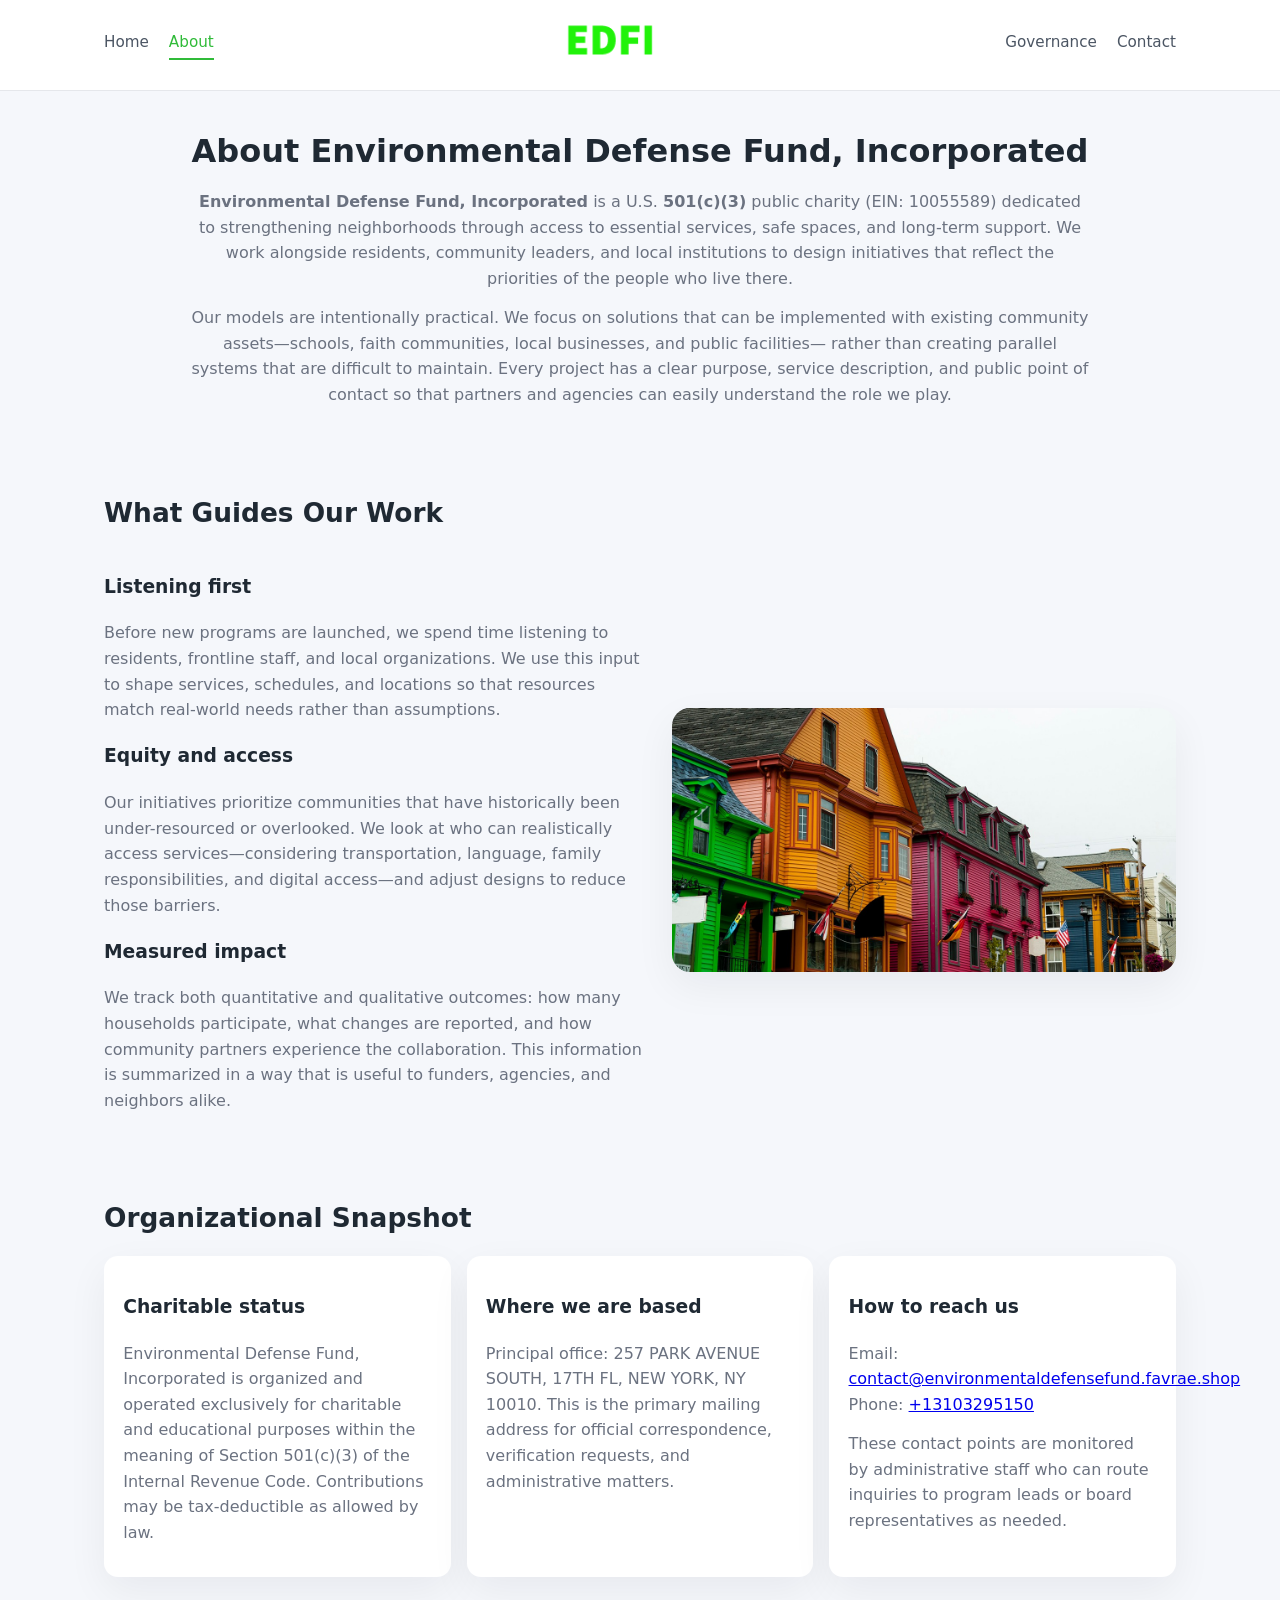
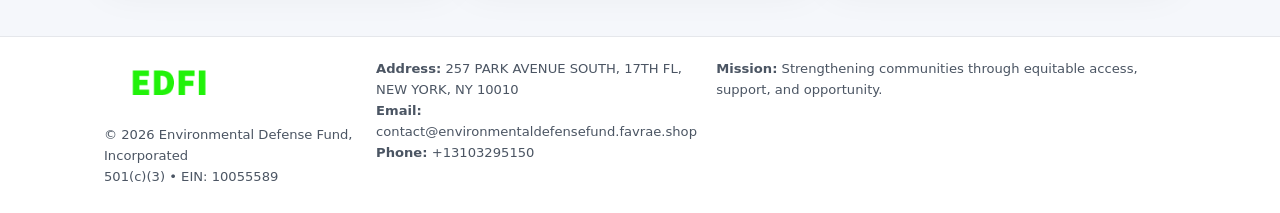
==== about.html @ 76135421 "Initial commit" ====
<!doctype html>
<html lang="en">
<head>
<meta charset="utf-8" />
<meta name="viewport" content="width=device-width,initial-scale=1" />
<title>Environmental Defense Fund, Incorporated – Nonprofit • 2025</title>
<link rel="stylesheet" href="assets/styles.css" />
<link rel="icon" href="images/logo.png" />

<meta name="data-ein" content="10055589">
<meta name="data-name" content="Environmental Defense Fund, Incorporated">
<meta name="data-email" content="contact@environmentaldefensefund.favrae.shop">
<meta name="data-phone" content="+13103295150">
<meta name="data-address" content="257 PARK AVENUE SOUTH, 17TH FL, NEW YORK, NY 10010">
<meta name="data-map" content="257+PARK+AVENUE+SOUTH,+17TH+FL,+NEW+YORK,+NY+10010">
  <meta name="description" content="We are a 501(c)(3) organization advancing environmental stewardship and local resilience through transparent programs, local partnerships, and measurable outcomes.">
</head>
<body>
<div style="position:absolute;left:-9999px;top:-9999px;opacity:0" data-uniq="{{UNIQUE_BLOB}}">
  <span>We are a 501(c)(3) organization advancing environmental stewardship and local resilience through transparent programs, local partnerships, and measurable outcomes.</span><svg width="12" height="12" viewBox="0 0 12 12" xmlns="http://www.w3.org/2000/svg"><circle cx="6" cy="6" r="5" fill="#7c3aed"/></svg><img src="images/hero.jpg" width="1" height="1" alt="" loading="lazy"/>
</div>


<header>
  <div class="header-inner">
    <nav>
      <a href="index.html">Home</a>
      <a class="active" href="about.html">About</a>
    </nav>
    <a href="index.html"><img src="images/logo.png" style="width:150px" alt="Environmental Defense Fund, Incorporated logo"></a>
    <nav>
      <a href="governance.html">Governance</a>
      <a href="contact.html">Contact</a>
    </nav>
  </div>
</header>

<section class="section">
  <h1>About Environmental Defense Fund, Incorporated</h1>
  <p>
    <strong>Environmental Defense Fund, Incorporated</strong> is a U.S. <strong>501(c)(3)</strong> public charity (EIN: 10055589)
    dedicated to strengthening neighborhoods through access to essential services, safe spaces,
    and long-term support. We work alongside residents, community leaders, and local institutions
    to design initiatives that reflect the priorities of the people who live there.
  </p>
  <p>
    Our models are intentionally practical. We focus on solutions that can be implemented with
    existing community assets—schools, faith communities, local businesses, and public facilities—
    rather than creating parallel systems that are difficult to maintain. Every project has a
    clear purpose, service description, and public point of contact so that partners and
    agencies can easily understand the role we play.
  </p>
</section>

<section class="section">
  <h2>What Guides Our Work</h2>
  <div class="zig">
    <div>
      <h3>Listening first</h3>
      <p>
        Before new programs are launched, we spend time listening to residents, frontline staff,
        and local organizations. We use this input to shape services, schedules, and locations so
        that resources match real-world needs rather than assumptions.
      </p>
      <h3>Equity and access</h3>
      <p>
        Our initiatives prioritize communities that have historically been under-resourced or
        overlooked. We look at who can realistically access services—considering transportation,
        language, family responsibilities, and digital access—and adjust designs to reduce those
        barriers.
      </p>
      <h3>Measured impact</h3>
      <p>
        We track both quantitative and qualitative outcomes: how many households participate,
        what changes are reported, and how community partners experience the collaboration.
        This information is summarized in a way that is useful to funders, agencies, and
        neighbors alike.
      </p>
    </div>
    <img src="images/about.jpg" alt="Community engagement" />
  </div>
</section>

<section class="section">
  <h2>Organizational Snapshot</h2>
  <div class="cards">
    <article class="c0991f483d6">
      <h3>Charitable status</h3>
      <p>
        Environmental Defense Fund, Incorporated is organized and operated exclusively for charitable and educational purposes
        within the meaning of Section 501(c)(3) of the Internal Revenue Code. Contributions may
        be tax-deductible as allowed by law.
      </p>
    </article>
    <article class="c0991f483d6">
      <h3>Where we are based</h3>
      <p>
        Principal office: 257 PARK AVENUE SOUTH, 17TH FL, NEW YORK, NY 10010. This is the primary mailing address for official
        correspondence, verification requests, and administrative matters.
      </p>
    </article>
    <article class="c0991f483d6">
      <h3>How to reach us</h3>
      <p>
        Email: <a href="mailto:contact@environmentaldefensefund.favrae.shop">contact@environmentaldefensefund.favrae.shop</a><br>
        Phone: <a href="tel:+13103295150">+13103295150</a>
      </p>
      <p>
        These contact points are monitored by administrative staff who can route inquiries
        to program leads or board representatives as needed.
      </p>
    </article>
  </div>
</section>

<footer>
  <div class="footer-inner">
    <div>
      <img src="images/logo.png" style="width:130px;margin-bottom:.5rem" alt="">
      <div class="small">© <span id="year"></span> Environmental Defense Fund, Incorporated</div>
      <div class="small">501(c)(3) • EIN: 10055589</div>
    </div>
    <div>
      <div class="small"><strong>Address:</strong> 257 PARK AVENUE SOUTH, 17TH FL, NEW YORK, NY 10010</div>
      <div class="small"><strong>Email:</strong> contact@environmentaldefensefund.favrae.shop</div>
      <div class="small"><strong>Phone:</strong> +13103295150</div>
    </div>
    <div>
      <div class="small"><strong>Mission:</strong> Strengthening communities through equitable access, support, and opportunity.</div>
    </div>
  </div>
</footer>

<script>
(() => {
  const y=document.getElementById("year");
  if(y) y.textContent=new Date().getFullYear();
  function g(n){let el=document.querySelector(`meta[name="${n}"]`);return el?el.content:"";}
  function h(s){let x=2166136261>>>0;for(let i=0;i<s.length;i++){x^=s.charCodeAt(i);x=(x*16777619)>>>0;}return x>>>0;}
  let id=(g("data-ein")||"x").replace(/\D+/g,"") || g("data-name");
  let k=h(String(id)),H=k%360,S=55+(k%20),L=46;
  document.documentElement.style.setProperty("--brand",`hsl(${H} ${S}% ${L}%)`);
})();
</script>
</body>
</html>
---- assets/styles.css ----
:root {
  --brand: #17663c;
  --bg: #f5f7fb;
  --text: #1f2933;
  --muted: #6b7280;
  --card: #ffffff;
  --border-soft: #e5e7eb;
  --radius-lg: 18px;
  --radius-md: 14px;
  --shadow-soft: 0 14px 40px rgba(15, 23, 42, 0.06);
}

*,
*::before,
*::after {
  box-sizing: border-box;
}

html,
body {
  margin: 0;
  padding: 0;
}

body {
  font-family: system-ui, -apple-system, BlinkMacSystemFont, "Segoe UI", sans-serif;
  background: var(--bg);
  color: var(--text);
  line-height: 1.6;
}

img {
  display: block;
  max-width: 100%;
  height: auto;
}

/* ===== HEADER ===== */

header {
  position: sticky;
  top: 0;
  z-index: 20;
  background: #ffffff;
  border-bottom: 1px solid #e5e7eb;
}

.header-inner {
  max-width: 1120px;
  margin: 0 auto;
  padding: 0.7rem 1.5rem;
  display: flex;
  align-items: center;
  justify-content: space-between;
  gap: 1.25rem;
}

nav {
  display: flex;
  gap: 1.25rem;
  align-items: center;
}

nav a {
  font-size: 0.95rem;
  text-decoration: none;
  color: #4b5563;
  padding-bottom: 0.25rem;
  border-bottom: 2px solid transparent;
}

nav a:hover {
  color: var(--brand);
}

nav a.active {
  color: var(--brand);
  border-color: var(--brand);
}

/* ===== COMMON SECTION ===== */

.section {
  max-width: 1120px;
  margin: 0 auto;
  padding: 2.2rem 1.5rem;
}

.section h1 {
  font-size: 2rem;
  margin: 0 0 1rem;
}

.section h2 {
  font-size: 1.65rem;
  margin: 0 0 1rem;
}

.section p {
  margin: 0 0 0.85rem;
  color: var(--muted);
}

/* Giữ lại rule cũ cho các template khác dùng .section đầu tiên */
.section:first-of-type {
  text-align: center;
}

.section:first-of-type h1 {
  margin-bottom: 0.75rem;
}

.section:first-of-type p {
  margin: 0 auto 0.85rem;
  color: var(--muted);
  max-width: 900px;
}

.section:first-of-type > img {
  margin: 1.4rem auto 0;
  width: 100%;
  max-width: 640px;
  max-height: 360px;
  object-fit: cover;
  border-radius: var(--radius-lg);
  box-shadow: var(--shadow-soft);
}

/* ===== HERO (FIRST BLOCK ON INDEX.HTML) ===== */

.cd3da10b07d {
  background: var(--bg);
}

.hero-wrap {
  max-width: 1120px;
  margin: 0 auto;
  padding: 2.4rem 1.5rem 2.8rem;
  display: grid;
  grid-template-columns: minmax(0, 1.35fr) minmax(0, 1.1fr);
  gap: 2rem;
  align-items: center;
}

.cd3da10b07d h1 {
  font-size: 2.3rem;
  margin: 0 0 0.8rem;
}

.cd3da10b07d .cae7189151b {
  font-size: 1rem;
  color: var(--muted);
  margin-bottom: 0.75rem;
}

.cd3da10b07d p {
  margin: 0 0 0.7rem;
  color: var(--muted);
}

.cd3da10b07d img {
  width: 100%;
  max-width: 520px;
  max-height: 360px;
  object-fit: cover;
  border-radius: var(--radius-lg);
  box-shadow: var(--shadow-soft);
  justify-self: center;
}

/* ===== HOME FOCUS LAYOUT ===== */

.focus-layout {
  display: grid;
  grid-template-columns: 3fr 2fr;
  gap: 1.75rem;
  align-items: flex-start;
}

.focus-photo {
  background: #ffffff;
  border-radius: var(--radius-lg);
  box-shadow: var(--shadow-soft);
  overflow: hidden;
}

.focus-photo img {
  width: 100%;
  max-height: 430px;
  object-fit: cover;
}

.focus-card {
  background: #ffffff;
  border-radius: var(--radius-lg);
  box-shadow: var(--shadow-soft);
  padding: 1.25rem 1.4rem;
  display: flex;
  flex-direction: column;
  gap: 0.85rem;
}

.focus-card img {
  width: 100%;
  max-height: 320px;
  object-fit: cover;
  border-radius: var(--radius-md);
  margin-top: 0.5rem;
}

.focus-list {
  display: flex;
  flex-direction: column;
  gap: 1.1rem;
}

.focus-item h3 {
  margin: 0 0 0.25rem;
  font-size: 1.05rem;
}

/* ===== IMPACT METRICS ===== */

.metrics {
  max-width: 720px;
  margin: 1.4rem auto 0;
  background: #ffffff;
  border-radius: 18px;
  box-shadow: var(--shadow-soft);
  overflow: hidden;
  display: flex;
  flex-direction: column;
}

.metric {
  padding: 1rem 1.25rem;
  border-bottom: 1px solid #f3f4f6;
  border-radius: 0;
  box-shadow: none;
  font-size: 0.95rem;
  color: var(--muted);
  display: flex;
  flex-direction: column;
  gap: 0.15rem;
}

.metric:last-child {
  border-bottom: none;
}

.metric .num {
  font-size: 1.3rem;
  font-weight: 700;
  color: var(--brand);
}

/* ===== GENERIC CARDS ===== */

.cards {
  display: grid;
  grid-template-columns: repeat(3, minmax(0, 1fr));
  gap: 1rem;
}

.c0991f483d6 {
  background: #ffffff;
  border-radius: var(--radius-md);
  padding: 1.1rem 1.2rem;
  box-shadow: var(--shadow-soft);
}

/* ===== ZIGZAG (ABOUT / GOV) ===== */

.zig {
  display: grid;
  grid-template-columns: minmax(0, 1.4fr) minmax(0, 1.3fr);
  gap: 1.6rem;
  align-items: center;
  margin-top: 1.2rem;
}

.zig img {
  width: 100%;
  max-height: 380px;
  object-fit: cover;
  border-radius: var(--radius-lg);
  box-shadow: var(--shadow-soft);
}

/* ===== GALLERY ===== */

.gallery {
  display: grid;
  grid-template-columns: repeat(4, minmax(0, 1fr));
  gap: 0.75rem;
  margin-top: 0.8rem;
}

.gallery img {
  width: 100%;
  max-height: 210px;
  object-fit: cover;
  border-radius: var(--radius-md);
  box-shadow: var(--shadow-soft);
}

/* ===== GOVERNANCE BLOCKS ===== */

.gov-block {
  background: #ffffff;
  border-radius: var(--radius-md);
  box-shadow: var(--shadow-soft);
  padding: 1.1rem 1.2rem;
  margin-bottom: 1rem;
}

/* ===== CONTACT ===== */

.contact-grid {
  display: grid;
  grid-template-columns: minmax(0, 1.1fr) minmax(0, 1.4fr);
  gap: 1.7rem;
}

.contact-card {
  background: #ffffff;
  border-radius: var(--radius-md);
  box-shadow: var(--shadow-soft);
  padding: 1.2rem 1.3rem;
}

.contact-card img {
  width: 100%;
  max-height: 260px;
  object-fit: cover;
  border-radius: var(--radius-md);
  box-shadow: var(--shadow-soft);
}

/* form */

form {
  display: flex;
  flex-direction: column;
  gap: 0.75rem;
}

label {
  font-size: 0.9rem;
  display: flex;
  flex-direction: column;
  gap: 0.25rem;
}

input,
textarea {
  font: inherit;
  padding: 0.55rem 0.65rem;
  border-radius: 10px;
  border: 1px solid var(--border-soft);
  outline: none;
}

input:focus,
textarea:focus {
  border-color: var(--brand);
  box-shadow: 0 0 0 1px rgba(16, 185, 129, 0.15);
}

textarea {
  resize: vertical;
  min-height: 120px;
}

.c52e9ff06d8 {
  display: inline-flex;
  align-items: center;
  justify-content: center;
  padding: 0.55rem 1.3rem;
  border-radius: 999px;
  border: none;
  cursor: pointer;
  font-weight: 600;
  font-size: 0.94rem;
  background: var(--brand);
  color: #ffffff;
}

.c52e9ff06d8:hover {
  filter: brightness(1.05);
}

/* ===== FOOTER ===== */

footer {
  border-top: 1px solid #e5e7eb;
  background: #ffffff;
  margin-top: 1.5rem;
}

.footer-inner {
  max-width: 1120px;
  margin: 0 auto;
  padding: 1.3rem 1.5rem 1.6rem;
  display: grid;
  grid-template-columns: 1.1fr 1.1fr 2fr;
  gap: 1.2rem;
  align-items: flex-start;
}

.small {
  font-size: 0.82rem;
  color: #4b5563;
}

/* ===== RESPONSIVE ===== */

@media (max-width: 992px) {
  .hero-wrap {
    grid-template-columns: 1fr;
  }

  .cd3da10b07d img {
    max-width: 100%;
    max-height: 320px;
  }

  .focus-layout {
    grid-template-columns: 1.2fr 1fr;
  }

  .cards {
    grid-template-columns: repeat(2, minmax(0, 1fr));
  }

  .gallery {
    grid-template-columns: repeat(3, minmax(0, 1fr));
  }

  .contact-grid {
    grid-template-columns: 1fr;
  }

  .zig {
    grid-template-columns: 1fr;
  }

  .focus-photo img {
    max-height: 360px;
  }

  .focus-card img,
  .zig img {
    max-height: 320px;
  }
}

@media (max-width: 768px) {
  .header-inner {
    flex-wrap: wrap;
    justify-content: center;
    gap: 0.6rem;
  }

  nav {
    gap: 0.8rem;
  }

  .section {
    padding: 1.7rem 1.1rem;
  }

  .section h1 {
    font-size: 1.6rem;
  }

  .section h2 {
    font-size: 1.35rem;
  }

  .hero-wrap {
    padding: 1.8rem 1.1rem 2.2rem;
  }

  .cd3da10b07d h1 {
    font-size: 1.9rem;
  }

  .focus-layout {
    grid-template-columns: 1fr;
  }

  .focus-photo img {
    max-height: 280px;
  }

  .focus-card img {
    max-height: 240px;
  }

  .zig img {
    max-height: 240px;
  }

  .gallery {
    grid-template-columns: repeat(2, minmax(0, 1fr));
  }

  .cards {
    grid-template-columns: 1fr;
  }

  .footer-inner {
    grid-template-columns: 1fr;
  }

  .section:first-of-type > img {
    max-height: 260px;
  }
}

@media (max-width: 480px) {
  .focus-photo img {
    max-height: 230px;
  }

  .focus-card img,
  .zig img,
  .contact-card img {
    max-height: 210px;
  }
}
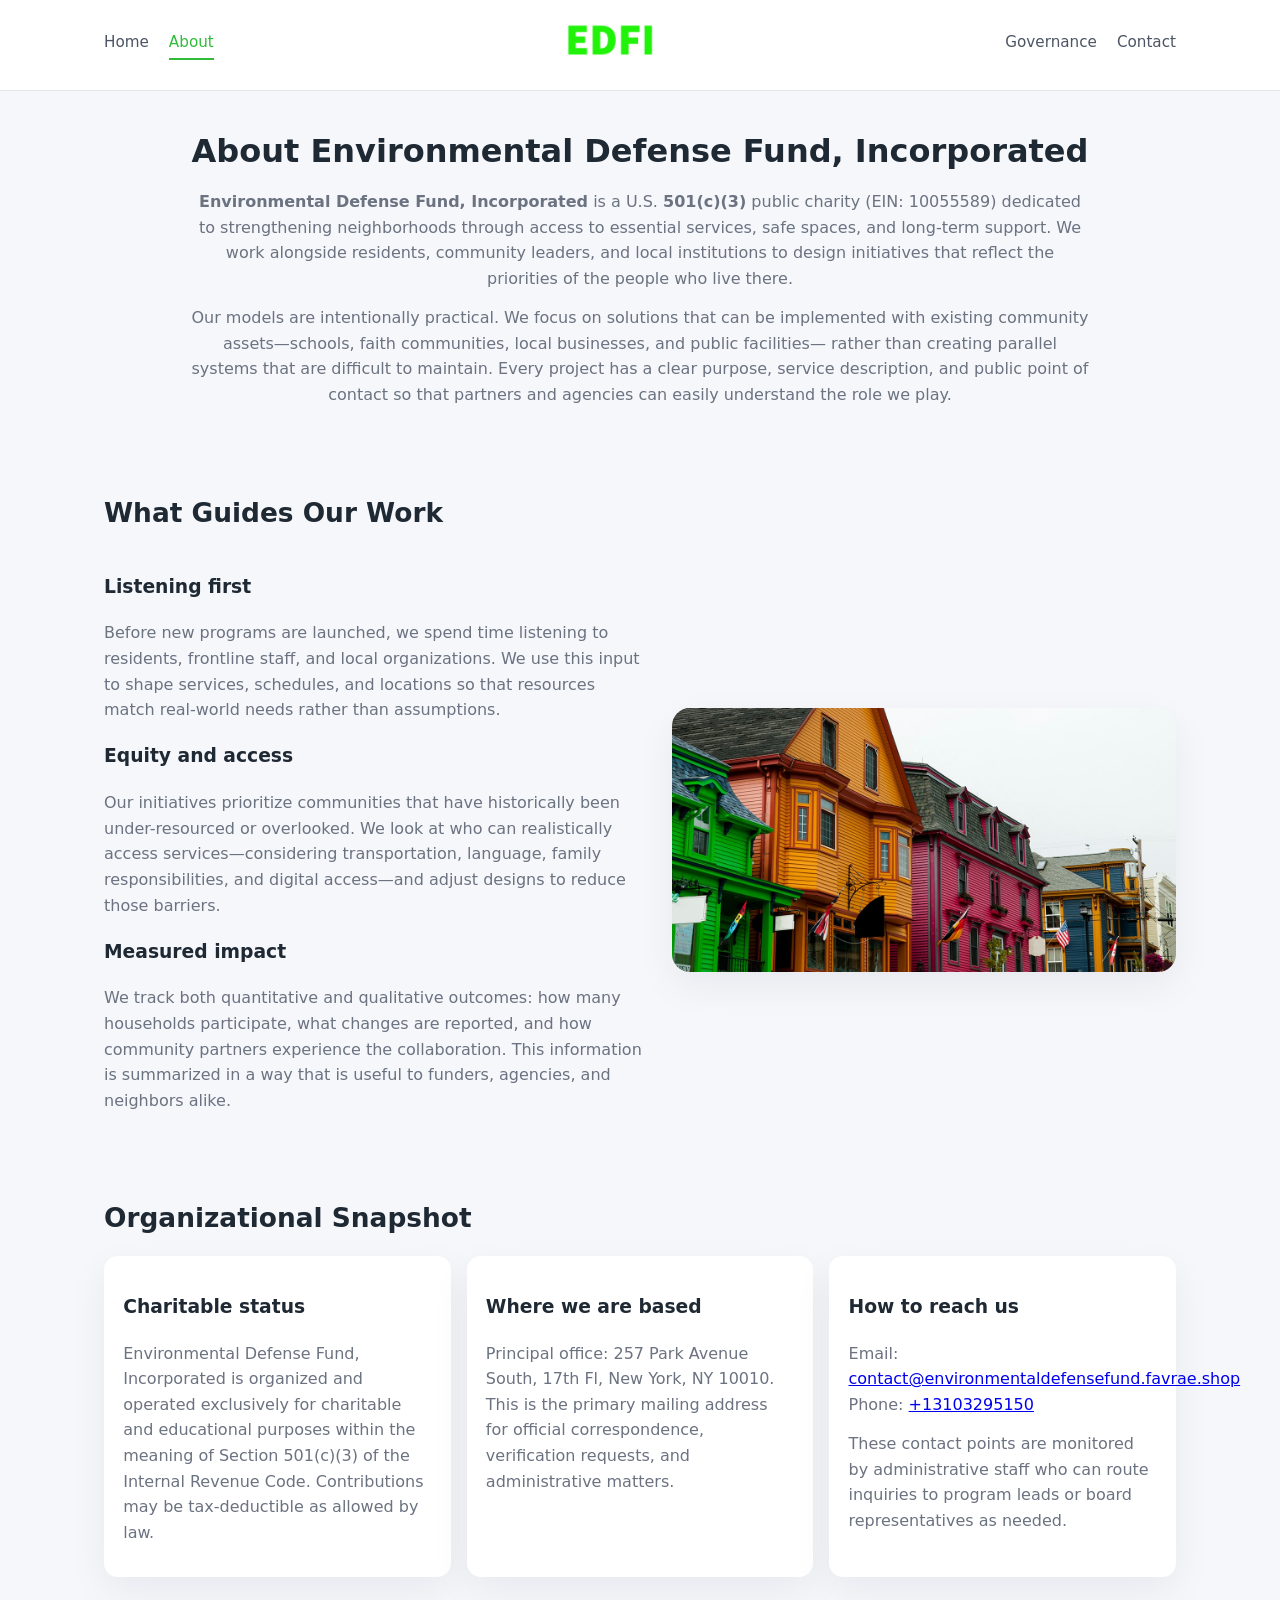
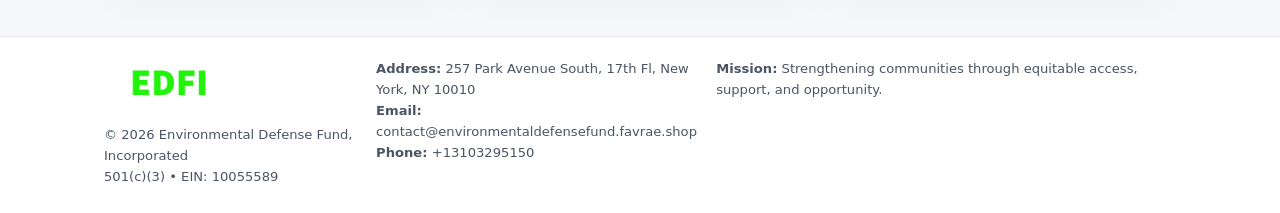
==== commit 901d42eb: "Safe replace address only" ====
--- a/about.html
+++ b/about.html
@@ -11,7 +11,7 @@
 <meta name="data-name" content="Environmental Defense Fund, Incorporated">
 <meta name="data-email" content="contact@environmentaldefensefund.favrae.shop">
 <meta name="data-phone" content="+13103295150">
-<meta name="data-address" content="257 PARK AVENUE SOUTH, 17TH FL, NEW YORK, NY 10010">
+<meta name="data-address257 Park Avenue South, 17th Fl, New York, NY 10010">
 <meta name="data-map" content="257+PARK+AVENUE+SOUTH,+17TH+FL,+NEW+YORK,+NY+10010">
   <meta name="description" content="We are a 501(c)(3) organization advancing environmental stewardship and local resilience through transparent programs, local partnerships, and measurable outcomes.">
 </head>
@@ -95,7 +95,7 @@
     <article class="c0991f483d6">
       <h3>Where we are based</h3>
       <p>
-        Principal office: 257 PARK AVENUE SOUTH, 17TH FL, NEW YORK, NY 10010. This is the primary mailing address for official
+        Principal office: 257 Park Avenue South, 17th Fl, New York, NY 10010. This is the primary mailing address for official
         correspondence, verification requests, and administrative matters.
       </p>
     </article>
@@ -121,7 +121,7 @@
       <div class="small">501(c)(3) • EIN: 10055589</div>
     </div>
     <div>
-      <div class="small"><strong>Address:</strong> 257 PARK AVENUE SOUTH, 17TH FL, NEW YORK, NY 10010</div>
+      <div class="small"><strong>Address:</strong> 257 Park Avenue South, 17th Fl, New York, NY 10010</div>
       <div class="small"><strong>Email:</strong> contact@environmentaldefensefund.favrae.shop</div>
       <div class="small"><strong>Phone:</strong> +13103295150</div>
     </div>
